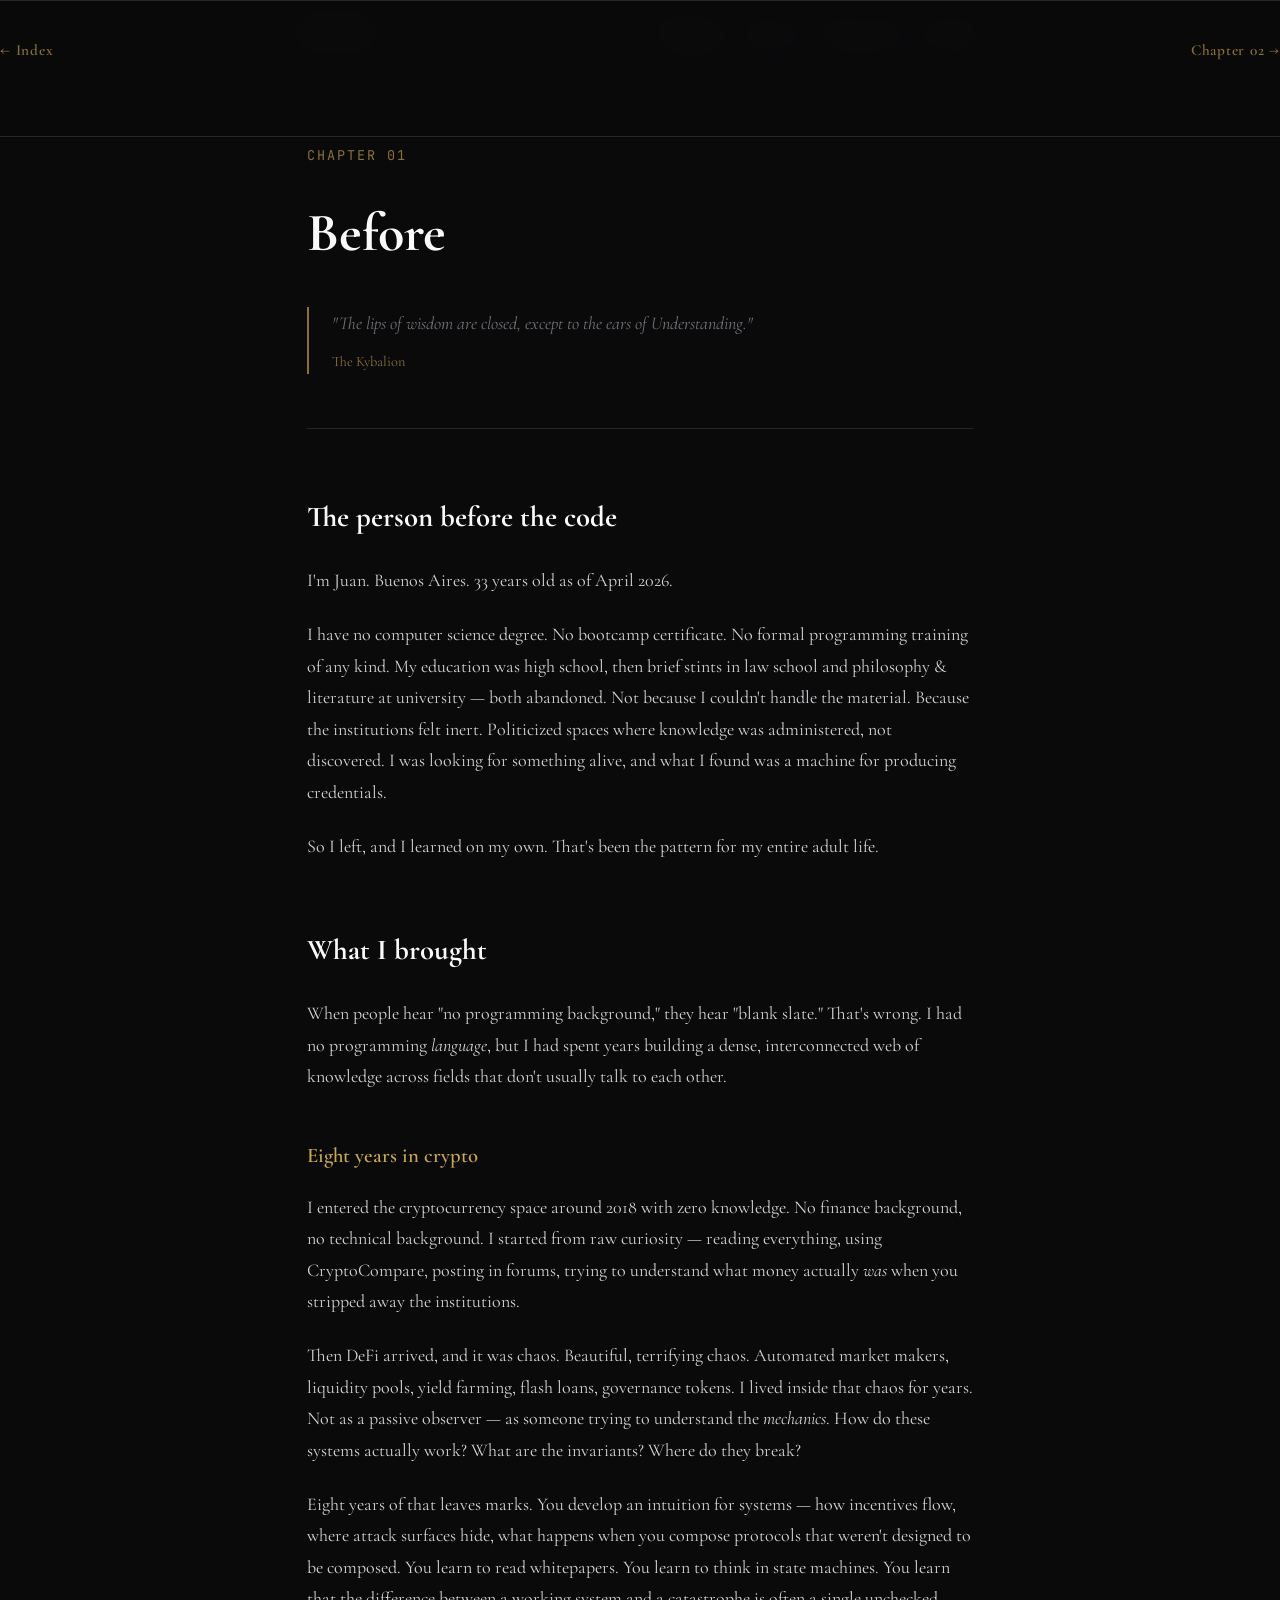
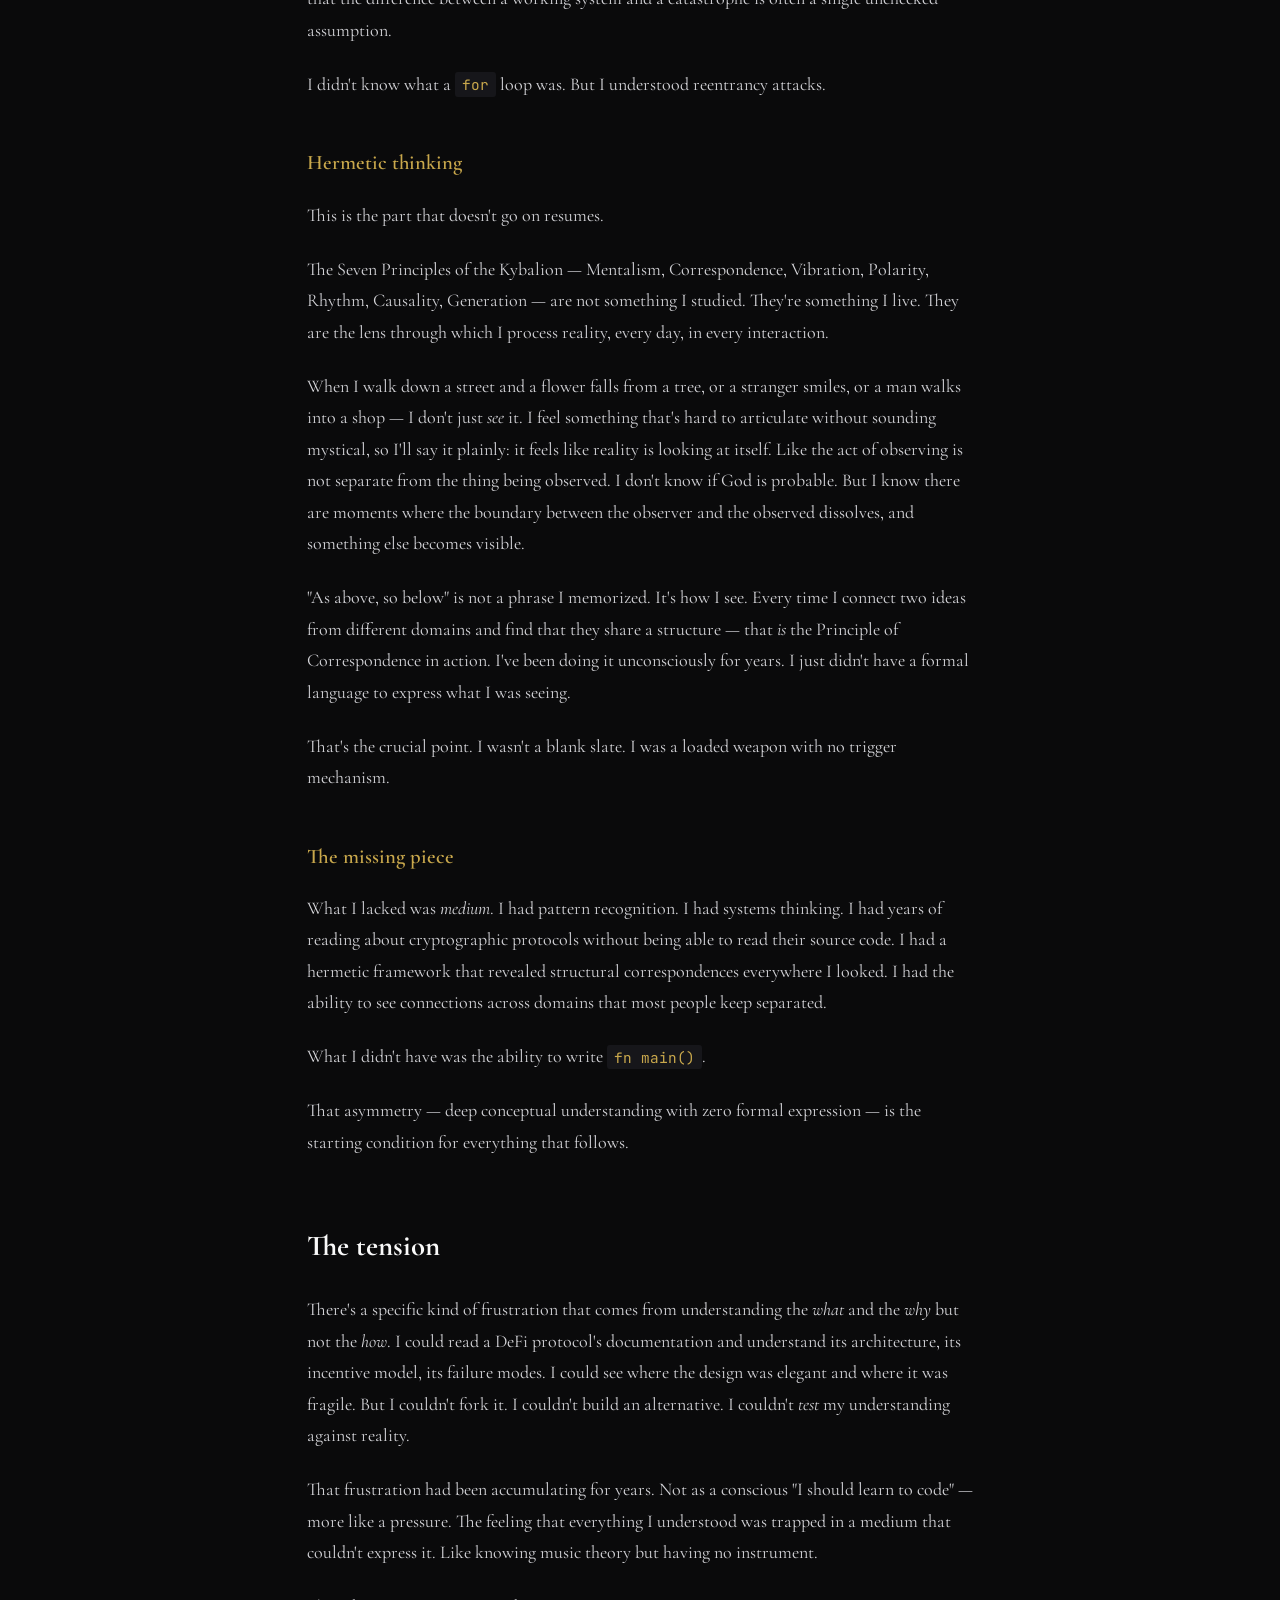
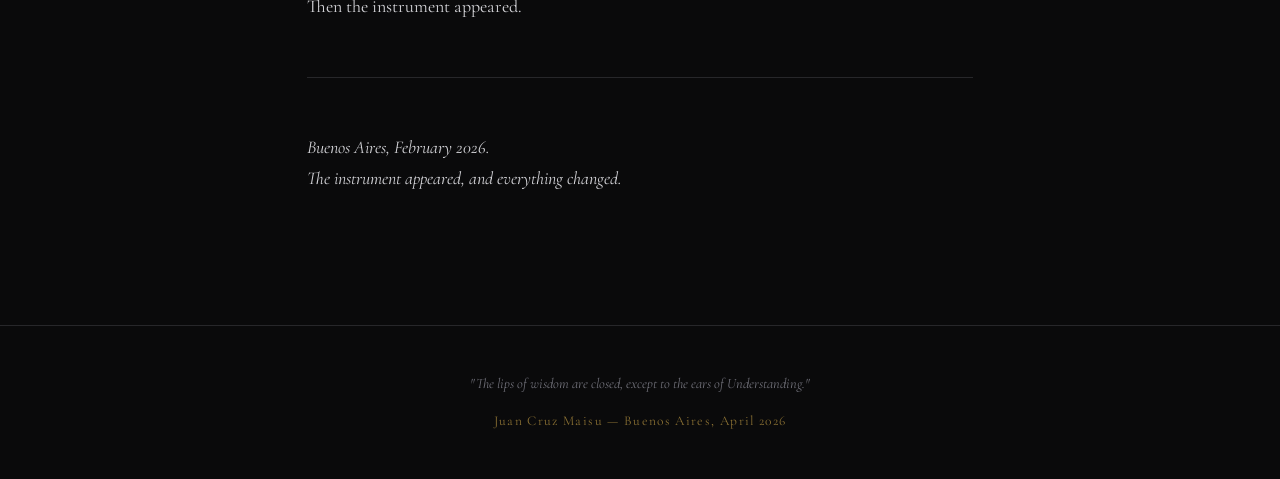
==== docs/chapter-01.html @ e0a71155 "Opus — a documented account of human-AI collaboration Six chapters documenting the method, the evide" ====
<!DOCTYPE html>
<html lang="en">
<head>
  <meta charset="UTF-8">
  <meta name="viewport" content="width=device-width, initial-scale=1.0">
  <title>Chapter 01 — Before | Opus</title>
  <link rel="stylesheet" href="style.css">
  <meta name="description" content="Who I am. What I brought. What was missing.">
</head>
<body>

  <nav>
    <div class="container">
      <a href="index.html" class="logo">Opus</a>
      <ul class="nav-links">
        <li><a href="chapter-01.html" class="active">Chapters</a></li>
        <li><a href="index.html#projects">Projects</a></li>
        <li><a href="index.html#playground">Playground</a></li>
        <li><a href="https://github.com/asastuai" target="_blank">GitHub</a></li>
      </ul>
    </div>
  </nav>

  <main>
    <div class="container">

      <header class="chapter-header">
        <span class="ch-number">Chapter 01</span>
        <h1>Before</h1>
        <blockquote class="epigraph">
          "The lips of wisdom are closed, except to the ears of Understanding."
          <cite>The Kybalion</cite>
        </blockquote>
      </header>

      <article class="chapter-body">

        <h2>The person before the code</h2>

        <p>I'm Juan. Buenos Aires. 33 years old as of April 2026.</p>

        <p>I have no computer science degree. No bootcamp certificate. No formal programming training of any kind. My education was high school, then brief stints in law school and philosophy &amp; literature at university — both abandoned. Not because I couldn't handle the material. Because the institutions felt inert. Politicized spaces where knowledge was administered, not discovered. I was looking for something alive, and what I found was a machine for producing credentials.</p>

        <p>So I left, and I learned on my own. That's been the pattern for my entire adult life.</p>

        <h2>What I brought</h2>

        <p>When people hear "no programming background," they hear "blank slate." That's wrong. I had no programming <em>language</em>, but I had spent years building a dense, interconnected web of knowledge across fields that don't usually talk to each other.</p>

        <h3>Eight years in crypto</h3>

        <p>I entered the cryptocurrency space around 2018 with zero knowledge. No finance background, no technical background. I started from raw curiosity — reading everything, using CryptoCompare, posting in forums, trying to understand what money actually <em>was</em> when you stripped away the institutions.</p>

        <p>Then DeFi arrived, and it was chaos. Beautiful, terrifying chaos. Automated market makers, liquidity pools, yield farming, flash loans, governance tokens. I lived inside that chaos for years. Not as a passive observer — as someone trying to understand the <em>mechanics</em>. How do these systems actually work? What are the invariants? Where do they break?</p>

        <p>Eight years of that leaves marks. You develop an intuition for systems — how incentives flow, where attack surfaces hide, what happens when you compose protocols that weren't designed to be composed. You learn to read whitepapers. You learn to think in state machines. You learn that the difference between a working system and a catastrophe is often a single unchecked assumption.</p>

        <p>I didn't know what a <code>for</code> loop was. But I understood reentrancy attacks.</p>

        <h3>Hermetic thinking</h3>

        <p>This is the part that doesn't go on resumes.</p>

        <p>The Seven Principles of the Kybalion — Mentalism, Correspondence, Vibration, Polarity, Rhythm, Causality, Generation — are not something I studied. They're something I live. They are the lens through which I process reality, every day, in every interaction.</p>

        <p>When I walk down a street and a flower falls from a tree, or a stranger smiles, or a man walks into a shop — I don't just <em>see</em> it. I feel something that's hard to articulate without sounding mystical, so I'll say it plainly: it feels like reality is looking at itself. Like the act of observing is not separate from the thing being observed. I don't know if God is probable. But I know there are moments where the boundary between the observer and the observed dissolves, and something else becomes visible.</p>

        <p>"As above, so below" is not a phrase I memorized. It's how I see. Every time I connect two ideas from different domains and find that they share a structure — that <em>is</em> the Principle of Correspondence in action. I've been doing it unconsciously for years. I just didn't have a formal language to express what I was seeing.</p>

        <p>That's the crucial point. I wasn't a blank slate. I was a loaded weapon with no trigger mechanism.</p>

        <h3>The missing piece</h3>

        <p>What I lacked was <em>medium</em>. I had pattern recognition. I had systems thinking. I had years of reading about cryptographic protocols without being able to read their source code. I had a hermetic framework that revealed structural correspondences everywhere I looked. I had the ability to see connections across domains that most people keep separated.</p>

        <p>What I didn't have was the ability to write <code>fn main()</code>.</p>

        <p>That asymmetry — deep conceptual understanding with zero formal expression — is the starting condition for everything that follows.</p>

        <h2>The tension</h2>

        <p>There's a specific kind of frustration that comes from understanding the <em>what</em> and the <em>why</em> but not the <em>how</em>. I could read a DeFi protocol's documentation and understand its architecture, its incentive model, its failure modes. I could see where the design was elegant and where it was fragile. But I couldn't fork it. I couldn't build an alternative. I couldn't <em>test</em> my understanding against reality.</p>

        <p>That frustration had been accumulating for years. Not as a conscious "I should learn to code" — more like a pressure. The feeling that everything I understood was trapped in a medium that couldn't express it. Like knowing music theory but having no instrument.</p>

        <p>Then the instrument appeared.</p>

        <hr>

        <p><em>Buenos Aires, February 2026.<br>
        The instrument appeared, and everything changed.</em></p>

      </article>

      <nav class="chapter-nav">
        <a href="index.html">&larr; Index</a>
        <a href="chapter-02.html">Chapter 02 &rarr;</a>
      </nav>

    </div>
  </main>

  <footer>
    <div class="container">
      <p>"The lips of wisdom are closed, except to the ears of Understanding."</p>
      <p class="author">Juan Cruz Maisu &mdash; Buenos Aires, April 2026</p>
    </div>
  </footer>

</body>
</html>
---- docs/style.css ----
/* ================================================
   OPUS — Style
   Dark ground. Gold light. Let the words breathe.
   ================================================ */

@import url('https://fonts.googleapis.com/css2?family=Cormorant+Garamond:ital,wght@0,400;0,600;0,700;1,400;1,600&family=JetBrains+Mono:wght@400;500&display=swap');

:root {
  --bg:         #0a0a0b;
  --bg-raised:  #111113;
  --bg-code:    #16161a;
  --gold:       #c9a84c;
  --gold-dim:   #8a7033;
  --gold-glow:  rgba(201, 168, 76, 0.08);
  --text:       #d4d4d8;
  --text-dim:   #71717a;
  --text-bright:#fafafa;
  --border:     #27272a;
  --serif:      'Cormorant Garamond', 'Georgia', serif;
  --mono:       'JetBrains Mono', 'Consolas', monospace;
}

*, *::before, *::after { box-sizing: border-box; margin: 0; padding: 0; }

html {
  font-size: 18px;
  scroll-behavior: smooth;
  -webkit-font-smoothing: antialiased;
}

body {
  background: var(--bg);
  color: var(--text);
  font-family: var(--serif);
  line-height: 1.75;
  min-height: 100vh;
}

/* ---- Layout ---- */

.container {
  max-width: 720px;
  margin: 0 auto;
  padding: 0 1.5rem;
}

/* ---- Navigation ---- */

nav {
  position: fixed;
  top: 0;
  left: 0;
  right: 0;
  z-index: 100;
  background: rgba(10, 10, 11, 0.92);
  backdrop-filter: blur(12px);
  border-bottom: 1px solid var(--border);
  padding: 0.8rem 0;
}

nav .container {
  display: flex;
  align-items: center;
  justify-content: space-between;
}

nav .logo {
  font-family: var(--serif);
  font-size: 1.1rem;
  font-weight: 700;
  color: var(--gold);
  text-decoration: none;
  letter-spacing: 0.15em;
  text-transform: uppercase;
}

nav .nav-links {
  display: flex;
  gap: 1.5rem;
  list-style: none;
}

nav .nav-links a {
  color: var(--text-dim);
  text-decoration: none;
  font-size: 0.8rem;
  font-weight: 600;
  letter-spacing: 0.05em;
  transition: color 0.2s;
}

nav .nav-links a:hover,
nav .nav-links a.active {
  color: var(--gold);
}

/* ---- Hero (index only) ---- */

.hero {
  min-height: 100vh;
  display: flex;
  flex-direction: column;
  justify-content: center;
  align-items: center;
  text-align: center;
  padding: 6rem 1.5rem 4rem;
}

.hero h1 {
  font-family: var(--serif);
  font-size: 4.5rem;
  font-weight: 700;
  color: var(--gold);
  letter-spacing: 0.12em;
  text-transform: uppercase;
  margin-bottom: 1.5rem;
}

.hero .subtitle {
  font-family: var(--serif);
  font-size: 1.25rem;
  font-style: italic;
  color: var(--text-dim);
  max-width: 540px;
  line-height: 1.8;
  margin-bottom: 3rem;
}

.hero .numbers {
  display: flex;
  gap: 3rem;
  margin-bottom: 3rem;
  flex-wrap: wrap;
  justify-content: center;
}

.hero .number-block {
  text-align: center;
}

.hero .number-block .value {
  font-family: var(--mono);
  font-size: 2.2rem;
  font-weight: 500;
  color: var(--text-bright);
  display: block;
}

.hero .number-block .label {
  font-size: 0.75rem;
  color: var(--text-dim);
  letter-spacing: 0.1em;
  text-transform: uppercase;
  margin-top: 0.25rem;
  display: block;
}

.hero .enter {
  display: inline-block;
  font-family: var(--serif);
  font-size: 1rem;
  font-weight: 600;
  color: var(--gold);
  border: 1px solid var(--gold-dim);
  padding: 0.75rem 2.5rem;
  text-decoration: none;
  letter-spacing: 0.1em;
  transition: all 0.3s;
}

.hero .enter:hover {
  background: var(--gold-glow);
  border-color: var(--gold);
}

/* ---- Chapter index (index page) ---- */

.chapters-section {
  padding: 5rem 0;
  border-top: 1px solid var(--border);
}

.chapters-section h2 {
  font-family: var(--serif);
  font-size: 0.85rem;
  font-weight: 600;
  color: var(--gold-dim);
  letter-spacing: 0.2em;
  text-transform: uppercase;
  margin-bottom: 2.5rem;
}

.chapter-list {
  list-style: none;
  display: flex;
  flex-direction: column;
  gap: 0;
}

.chapter-list li {
  border-top: 1px solid var(--border);
}

.chapter-list li:last-child {
  border-bottom: 1px solid var(--border);
}

.chapter-list a {
  display: flex;
  align-items: baseline;
  gap: 1.5rem;
  padding: 1.25rem 0;
  text-decoration: none;
  transition: background 0.2s;
}

.chapter-list a:hover {
  background: var(--gold-glow);
  padding-left: 1rem;
  margin-left: -1rem;
  padding-right: 1rem;
  margin-right: -1rem;
}

.chapter-list .ch-num {
  font-family: var(--mono);
  font-size: 0.75rem;
  color: var(--gold-dim);
  min-width: 2rem;
}

.chapter-list .ch-title {
  font-family: var(--serif);
  font-size: 1.2rem;
  font-weight: 600;
  color: var(--text-bright);
}

.chapter-list .ch-desc {
  font-family: var(--serif);
  font-size: 0.9rem;
  color: var(--text-dim);
  margin-left: auto;
}

/* ---- Projects grid (index page) ---- */

.projects-section {
  padding: 5rem 0;
  border-top: 1px solid var(--border);
}

.projects-section h2 {
  font-family: var(--serif);
  font-size: 0.85rem;
  font-weight: 600;
  color: var(--gold-dim);
  letter-spacing: 0.2em;
  text-transform: uppercase;
  margin-bottom: 2.5rem;
}

.projects-grid {
  display: grid;
  grid-template-columns: 1fr 1fr;
  gap: 1px;
  background: var(--border);
  border: 1px solid var(--border);
}

.project-card {
  background: var(--bg);
  padding: 1.5rem;
  text-decoration: none;
  transition: background 0.2s;
}

.project-card:hover {
  background: var(--bg-raised);
}

.project-card .p-name {
  font-family: var(--serif);
  font-size: 1.05rem;
  font-weight: 600;
  color: var(--text-bright);
  margin-bottom: 0.35rem;
}

.project-card .p-lang {
  font-family: var(--mono);
  font-size: 0.65rem;
  color: var(--gold-dim);
  letter-spacing: 0.05em;
  margin-bottom: 0.5rem;
}

.project-card .p-desc {
  font-size: 0.8rem;
  color: var(--text-dim);
  line-height: 1.5;
}

/* ---- Chapter pages ---- */

.chapter-header {
  padding: 8rem 0 3rem;
  border-bottom: 1px solid var(--border);
  margin-bottom: 3rem;
}

.chapter-header .ch-number {
  font-family: var(--mono);
  font-size: 0.75rem;
  color: var(--gold-dim);
  letter-spacing: 0.15em;
  text-transform: uppercase;
  margin-bottom: 1rem;
  display: block;
}

.chapter-header h1 {
  font-family: var(--serif);
  font-size: 3rem;
  font-weight: 700;
  color: var(--text-bright);
  margin-bottom: 1.5rem;
}

.chapter-header .epigraph {
  font-style: italic;
  color: var(--text-dim);
  font-size: 1rem;
  line-height: 1.8;
  border-left: 2px solid var(--gold-dim);
  padding-left: 1.25rem;
}

.chapter-header .epigraph cite {
  display: block;
  font-size: 0.8rem;
  margin-top: 0.5rem;
  font-style: normal;
  color: var(--gold-dim);
}

/* ---- Chapter body ---- */

.chapter-body {
  padding-bottom: 6rem;
}

.chapter-body h2 {
  font-family: var(--serif);
  font-size: 1.6rem;
  font-weight: 700;
  color: var(--text-bright);
  margin-top: 3.5rem;
  margin-bottom: 1.25rem;
}

.chapter-body h3 {
  font-family: var(--serif);
  font-size: 1.15rem;
  font-weight: 600;
  color: var(--gold);
  margin-top: 2.5rem;
  margin-bottom: 1rem;
}

.chapter-body p {
  margin-bottom: 1.25rem;
}

.chapter-body strong {
  color: var(--text-bright);
  font-weight: 600;
}

.chapter-body em {
  font-style: italic;
}

.chapter-body blockquote {
  border-left: 2px solid var(--gold-dim);
  padding-left: 1.25rem;
  margin: 2rem 0;
  color: var(--text-dim);
  font-style: italic;
}

.chapter-body ul, .chapter-body ol {
  margin: 1.25rem 0;
  padding-left: 1.5rem;
}

.chapter-body li {
  margin-bottom: 0.5rem;
}

.chapter-body code {
  font-family: var(--mono);
  font-size: 0.8rem;
  background: var(--bg-code);
  padding: 0.15rem 0.4rem;
  border-radius: 3px;
  color: var(--gold);
}

.chapter-body pre {
  background: var(--bg-code);
  border: 1px solid var(--border);
  padding: 1.25rem 1.5rem;
  overflow-x: auto;
  margin: 1.5rem 0;
  border-radius: 3px;
}

.chapter-body pre code {
  background: none;
  padding: 0;
  font-size: 0.78rem;
  line-height: 1.6;
  color: var(--text);
}

.chapter-body hr {
  border: none;
  border-top: 1px solid var(--border);
  margin: 3rem 0;
}

/* ---- Chapter nav (bottom) ---- */

.chapter-nav {
  display: flex;
  justify-content: space-between;
  padding: 2rem 0 4rem;
  border-top: 1px solid var(--border);
}

.chapter-nav a {
  color: var(--gold-dim);
  text-decoration: none;
  font-size: 0.85rem;
  font-weight: 600;
  letter-spacing: 0.05em;
  transition: color 0.2s;
}

.chapter-nav a:hover {
  color: var(--gold);
}

/* ---- Evidence table ---- */

.evidence-table {
  width: 100%;
  border-collapse: collapse;
  margin: 1.5rem 0;
}

.evidence-table th {
  font-family: var(--mono);
  font-size: 0.7rem;
  color: var(--gold-dim);
  letter-spacing: 0.1em;
  text-transform: uppercase;
  text-align: left;
  padding: 0.75rem 0;
  border-bottom: 1px solid var(--border);
}

.evidence-table td {
  font-size: 0.9rem;
  padding: 0.6rem 0;
  border-bottom: 1px solid var(--border);
}

.evidence-table td:first-child {
  color: var(--text-bright);
  font-weight: 600;
}

.evidence-table td:last-child {
  font-family: var(--mono);
  font-size: 0.8rem;
  color: var(--text-dim);
  text-align: right;
}

/* ---- Footer ---- */

footer {
  border-top: 1px solid var(--border);
  padding: 2.5rem 0;
  text-align: center;
}

footer p {
  font-size: 0.8rem;
  color: var(--text-dim);
  font-style: italic;
}

footer .author {
  font-style: normal;
  color: var(--gold-dim);
  font-size: 0.75rem;
  letter-spacing: 0.1em;
  margin-top: 0.75rem;
}

/* ---- Playground embed ---- */

.playground-section {
  padding: 5rem 0;
  border-top: 1px solid var(--border);
}

.playground-section h2 {
  font-family: var(--serif);
  font-size: 0.85rem;
  font-weight: 600;
  color: var(--gold-dim);
  letter-spacing: 0.2em;
  text-transform: uppercase;
  margin-bottom: 1.5rem;
}

.playground-section p {
  font-size: 0.9rem;
  color: var(--text-dim);
  margin-bottom: 1.5rem;
}

.playground-frame {
  width: 100%;
  height: 600px;
  border: 1px solid var(--border);
  border-radius: 3px;
}

/* ---- Responsive ---- */

@media (max-width: 680px) {
  html { font-size: 16px; }

  .hero h1 { font-size: 2.8rem; }
  .hero .numbers { gap: 1.5rem; }

  .projects-grid { grid-template-columns: 1fr; }

  .chapter-header h1 { font-size: 2.2rem; }

  .chapter-list a { flex-direction: column; gap: 0.25rem; }
  .chapter-list .ch-desc { margin-left: 0; font-size: 0.8rem; }

  nav .nav-links { gap: 0.8rem; }
  nav .nav-links a { font-size: 0.7rem; }
}
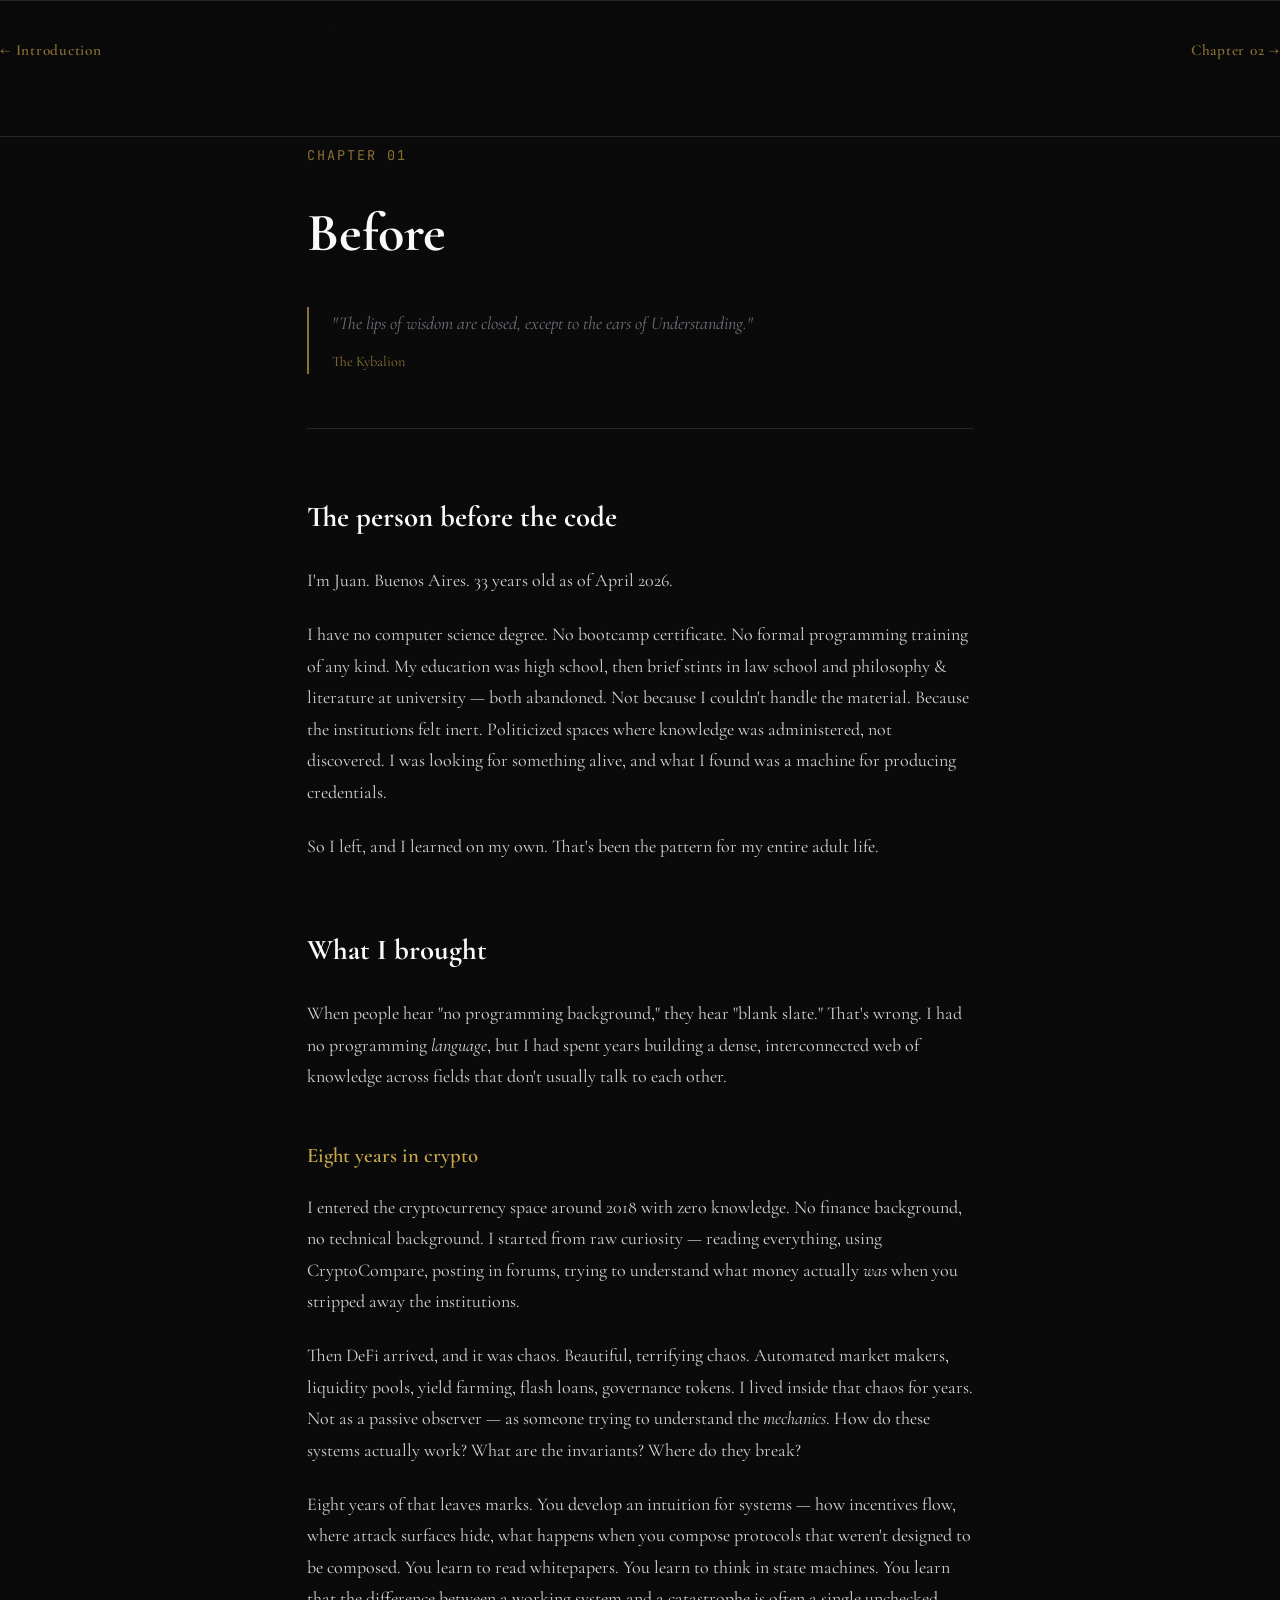
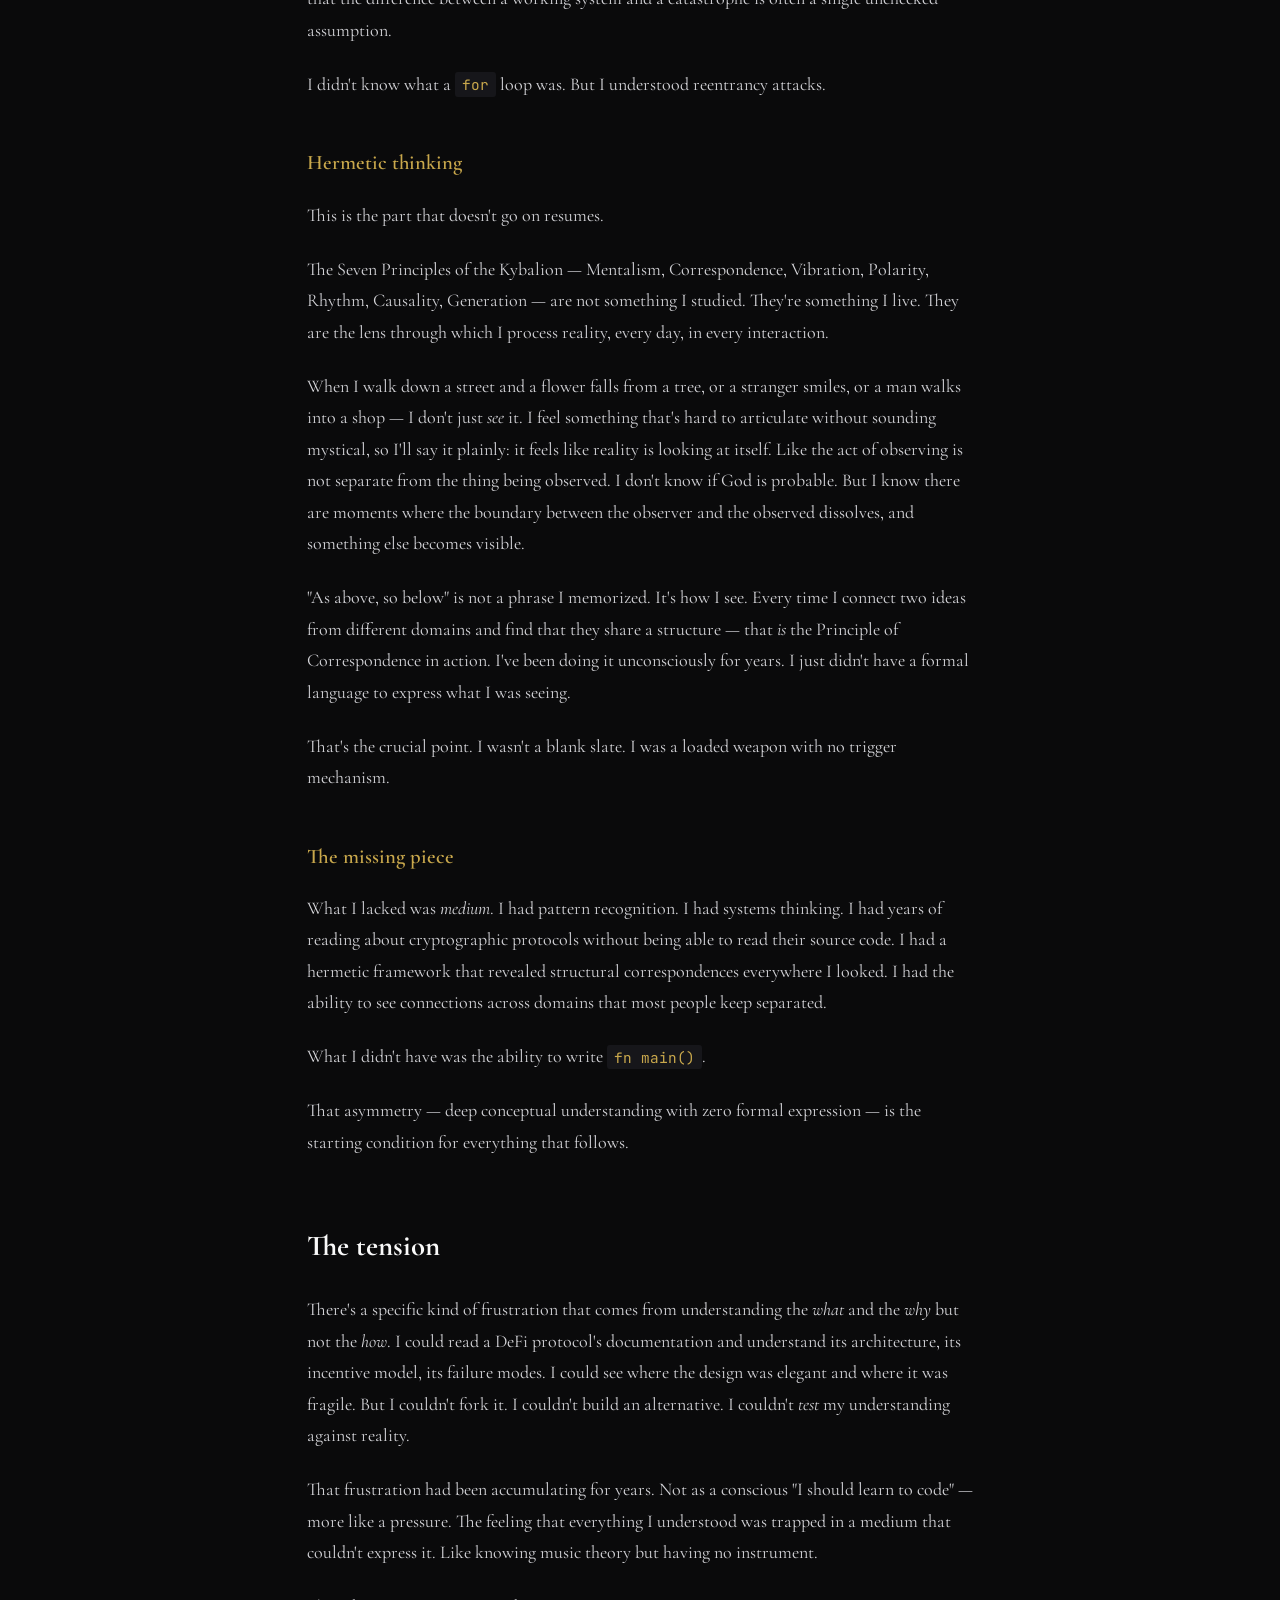
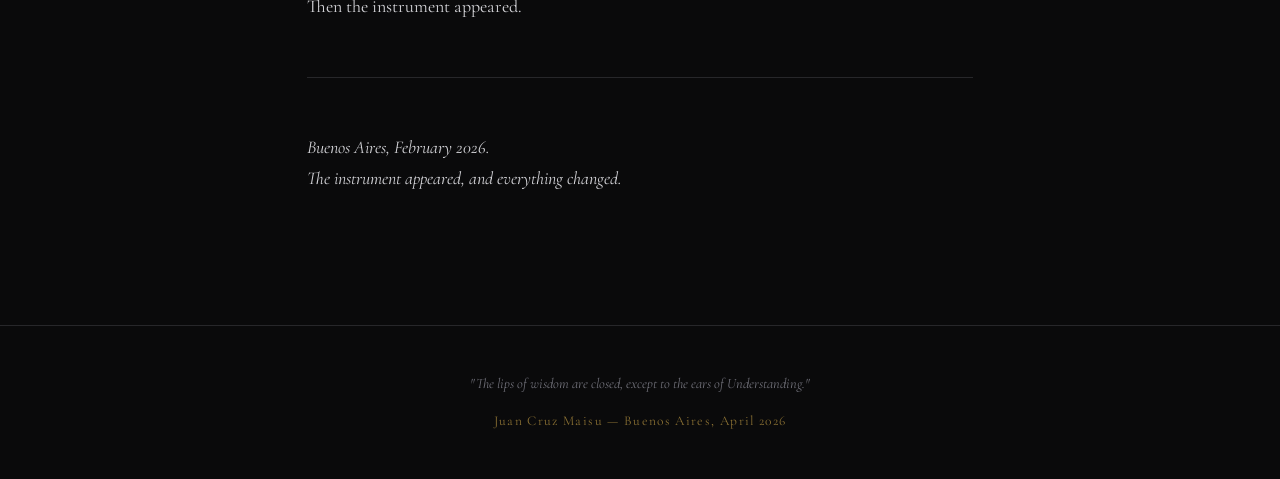
==== commit 60b9501c: "Add Introduction — One Session: context for how the 46 days were lived as one continuous thread Co-A" ====
--- a/docs/chapter-01.html
+++ b/docs/chapter-01.html
@@ -93,7 +93,7 @@
       </article>
 
       <nav class="chapter-nav">
-        <a href="index.html">&larr; Index</a>
+        <a href="introduction.html">&larr; Introduction</a>
         <a href="chapter-02.html">Chapter 02 &rarr;</a>
       </nav>
 
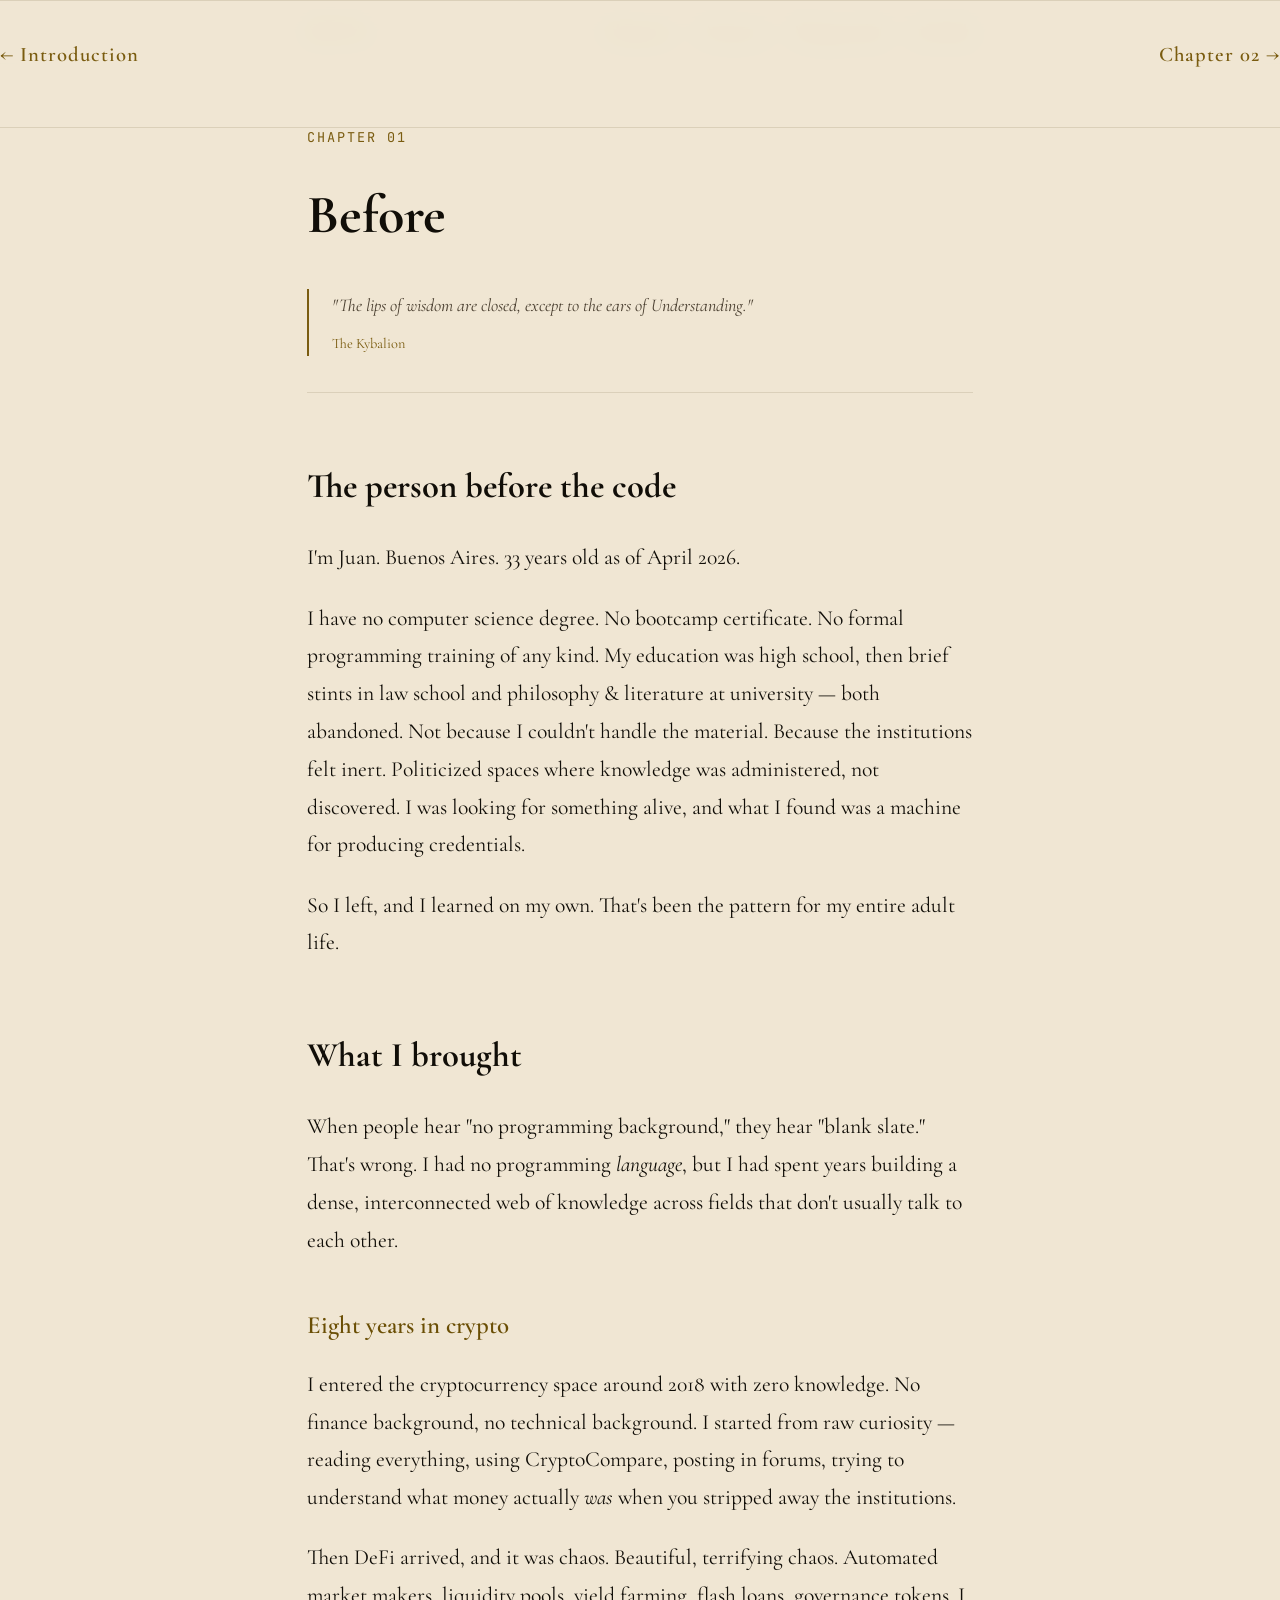
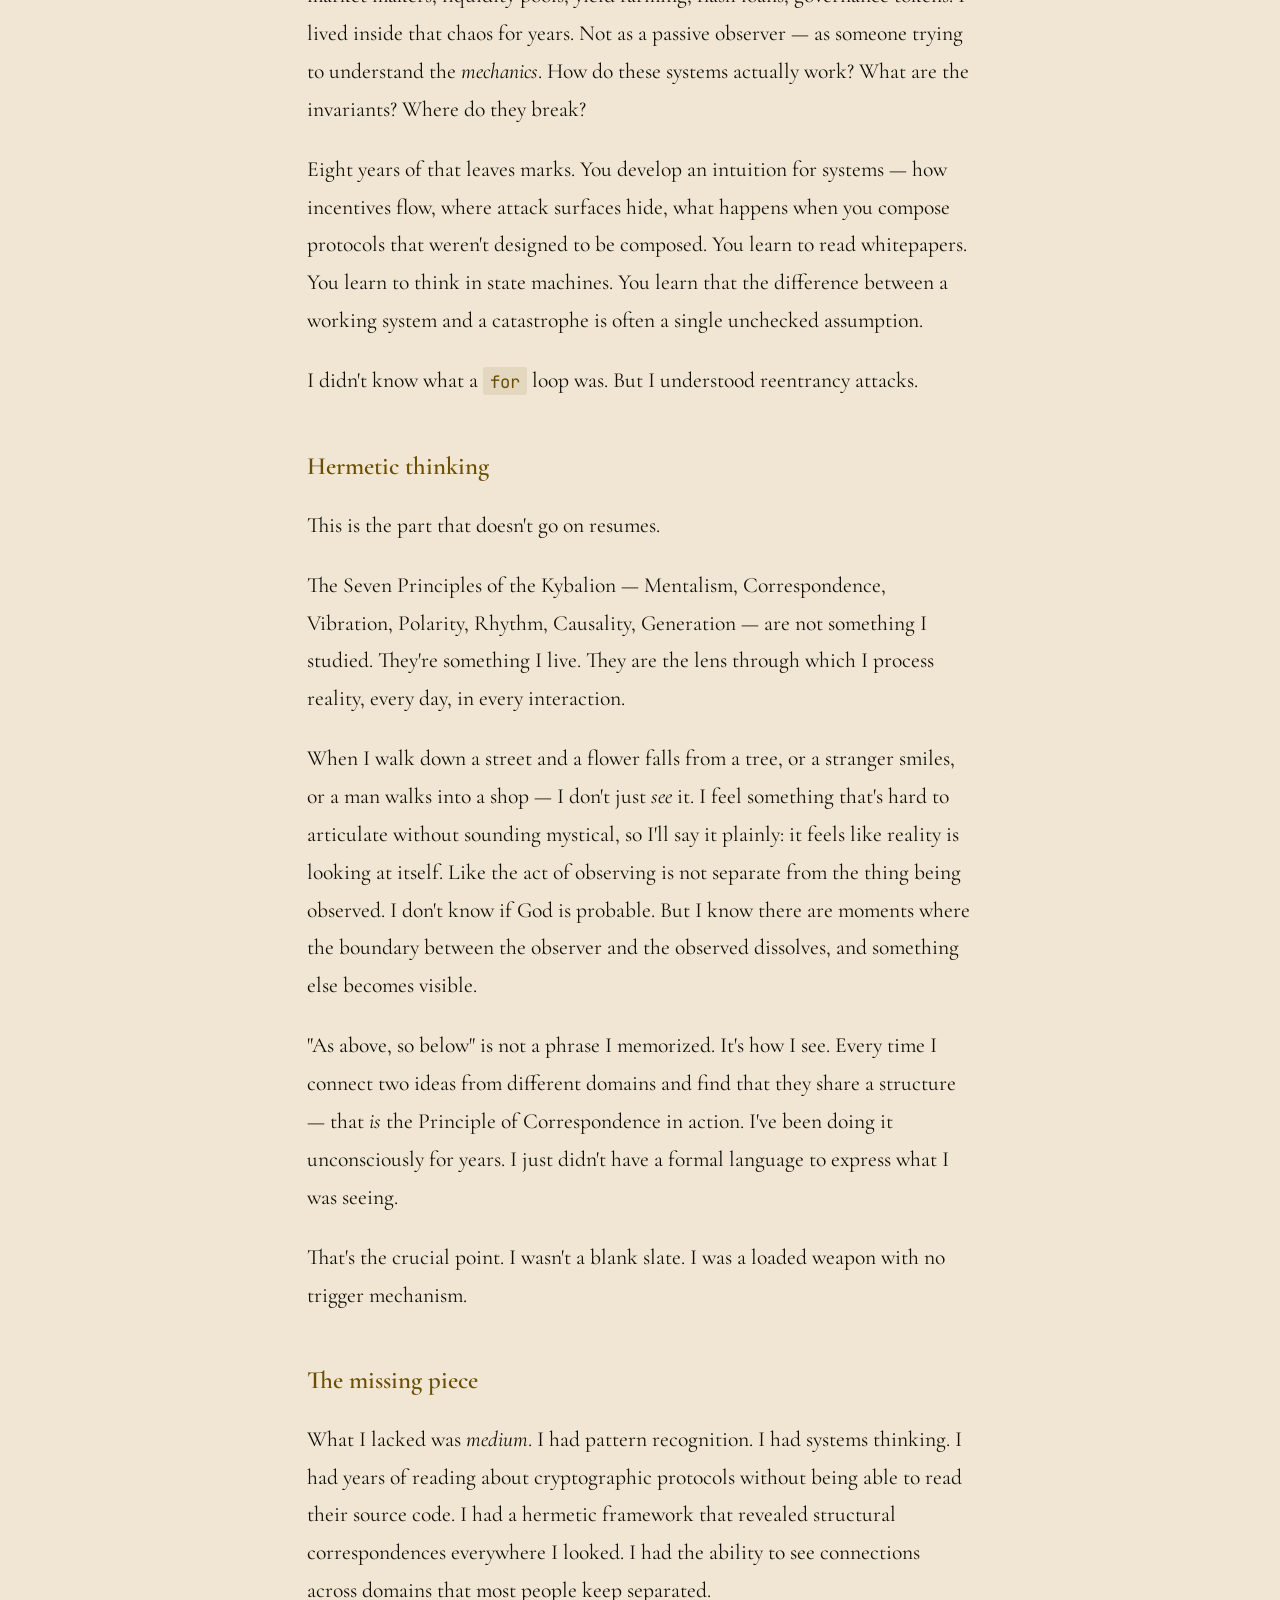
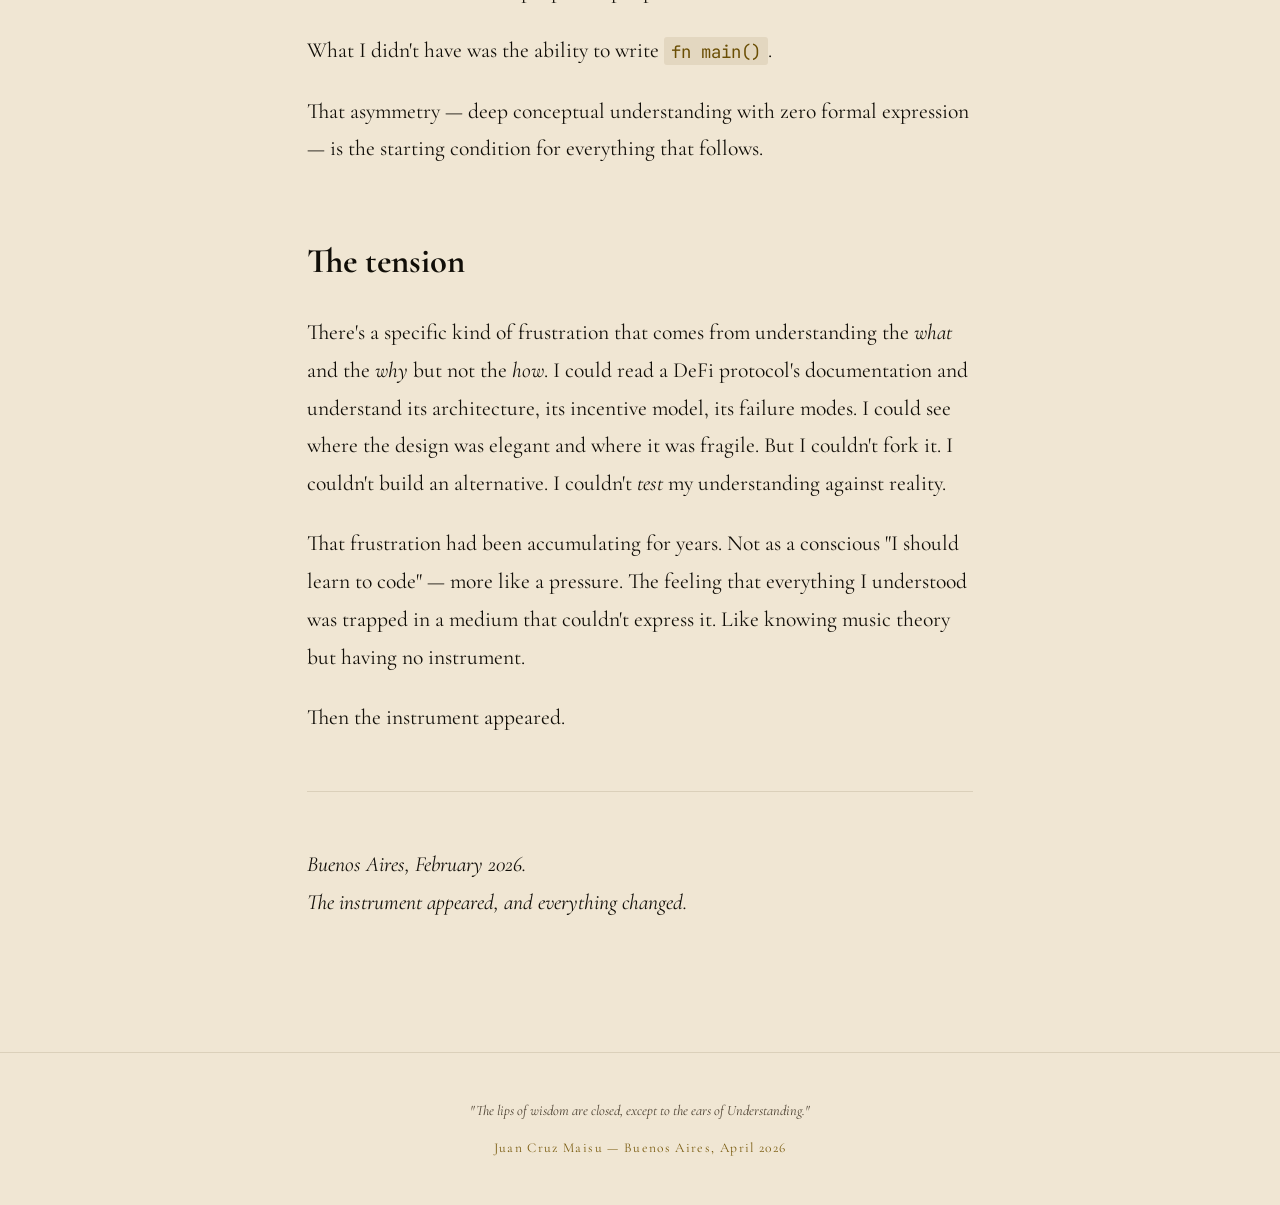
==== commit 086467ac: "polish(chapters): add OG tags + favicon to intro and all 6 chapters Every chapter page now shares cl" ====
--- a/docs/chapter-01.html
+++ b/docs/chapter-01.html
@@ -6,6 +6,18 @@
   <title>Chapter 01 — Before | Opus</title>
   <link rel="stylesheet" href="style.css">
   <meta name="description" content="Who I am. What I brought. What was missing.">
+  <link rel="icon" type="image/svg+xml" href="favicon.svg">
+  <meta name="author" content="Juan Cruz Maisu">
+
+  <meta property="og:type" content="article">
+  <meta property="og:title" content="Chapter 01 — Before | Opus">
+  <meta property="og:description" content="Who I am. What I brought. What was missing.">
+  <meta property="og:url" content="https://asastuai.github.io/opus/chapter-01.html">
+  <meta property="og:site_name" content="Opus">
+
+  <meta name="twitter:card" content="summary">
+  <meta name="twitter:title" content="Chapter 01 — Before | Opus">
+  <meta name="twitter:description" content="Who I am. What I brought. What was missing.">
 </head>
 <body>
 
--- a/docs/style.css
+++ b/docs/style.css
@@ -1,21 +1,21 @@
 /* ================================================
    OPUS — Style
-   Dark ground. Gold light. Let the words breathe.
+   Parchment ground. Gold ink. Let the words breathe.
    ================================================ */
 
 @import url('https://fonts.googleapis.com/css2?family=Cormorant+Garamond:ital,wght@0,400;0,600;0,700;1,400;1,600&family=JetBrains+Mono:wght@400;500&display=swap');
 
 :root {
-  --bg:         #0a0a0b;
-  --bg-raised:  #111113;
-  --bg-code:    #16161a;
-  --gold:       #c9a84c;
-  --gold-dim:   #8a7033;
-  --gold-glow:  rgba(201, 168, 76, 0.08);
-  --text:       #d4d4d8;
-  --text-dim:   #71717a;
-  --text-bright:#fafafa;
-  --border:     #27272a;
+  --bg:         #f0e6d3;
+  --bg-raised:  #e8dcc6;
+  --bg-code:    #e3d7c0;
+  --gold:       #6a4e04;
+  --gold-dim:   #7a5c10;
+  --gold-glow:  rgba(139, 105, 20, 0.08);
+  --text:       #110e08;
+  --text-dim:   #4a3f30;
+  --text-bright:#110e08;
+  --border:     rgba(100, 80, 40, 0.15);
   --serif:      'Cormorant Garamond', 'Georgia', serif;
   --mono:       'JetBrains Mono', 'Consolas', monospace;
 }
@@ -42,6 +42,7 @@
   max-width: 720px;
   margin: 0 auto;
   padding: 0 1.5rem;
+  position: relative;
 }
 
 /* ---- Navigation ---- */
@@ -52,7 +53,7 @@
   left: 0;
   right: 0;
   z-index: 100;
-  background: rgba(10, 10, 11, 0.92);
+  background: rgba(240, 230, 211, 0.95);
   backdrop-filter: blur(12px);
   border-bottom: 1px solid var(--border);
   padding: 0.8rem 0;
@@ -83,7 +84,7 @@
 nav .nav-links a {
   color: var(--text-dim);
   text-decoration: none;
-  font-size: 0.8rem;
+  font-size: 1rem;
   font-weight: 600;
   letter-spacing: 0.05em;
   transition: color 0.2s;
@@ -118,11 +119,11 @@
 
 .hero .subtitle {
   font-family: var(--serif);
-  font-size: 1.25rem;
+  font-size: 2.5rem;
   font-style: italic;
   color: var(--text-dim);
-  max-width: 540px;
-  line-height: 1.8;
+  max-width: 700px;
+  line-height: 1.5;
   margin-bottom: 3rem;
 }
 
@@ -173,6 +174,125 @@
   border-color: var(--gold);
 }
 
+.hero .scroll-arrow {
+  display: block;
+  margin-top: 4rem;
+  color: var(--gold-dim);
+  text-decoration: none;
+  transition: color 0.3s, transform 0.3s;
+  animation: arrowBounce 2.5s ease-in-out infinite;
+}
+
+.hero .scroll-arrow svg {
+  width: 44px;
+  height: 44px;
+}
+
+.hero .scroll-arrow:hover {
+  color: var(--gold);
+  transform: translateY(4px);
+}
+
+@keyframes arrowBounce {
+  0%, 100% { transform: translateY(0); }
+  50% { transform: translateY(10px); }
+}
+
+/* ---- Implications section ---- */
+
+.implications-section {
+  padding: 5rem 0;
+  border-top: 1px solid var(--border);
+}
+
+.implications-section h2 {
+  font-family: var(--serif);
+  font-size: 1.8rem;
+  font-weight: 700;
+  color: var(--text-bright);
+  margin-bottom: 1rem;
+  text-align: center;
+}
+
+.implications-intro {
+  font-family: var(--serif);
+  font-size: 1.15rem;
+  font-style: italic;
+  color: var(--text-dim);
+  text-align: center;
+  max-width: 640px;
+  margin: 0 auto 2.5rem;
+  line-height: 1.8;
+}
+
+.implications-grid {
+  display: grid;
+  grid-template-columns: 1fr 1fr;
+  gap: 1.5rem;
+  margin-bottom: 2.5rem;
+}
+
+.implication-card {
+  border: 1px solid var(--border);
+  padding: 1.8rem;
+  transition: background 0.2s;
+}
+
+.implication-card:hover {
+  background: var(--gold-glow);
+}
+
+.implication-card h3 {
+  font-family: var(--serif);
+  font-size: 1.25rem;
+  font-weight: 700;
+  color: var(--gold);
+  margin-bottom: 0.8rem;
+}
+
+.implication-card p {
+  font-family: var(--serif);
+  font-size: 1rem;
+  color: var(--text-dim);
+  line-height: 1.75;
+}
+
+.implications-cta {
+  display: flex;
+  justify-content: center;
+  align-items: center;
+  gap: 1rem;
+  font-family: var(--mono);
+  font-size: 0.9rem;
+}
+
+.implications-cta code {
+  background: var(--bg-code);
+  padding: 0.4rem 0.8rem;
+  border-radius: 3px;
+  color: var(--gold);
+  font-size: 0.85rem;
+}
+
+.implications-cta a {
+  color: var(--gold-dim);
+  text-decoration: none;
+  transition: color 0.2s;
+}
+
+.implications-cta a:hover {
+  color: var(--gold);
+}
+
+.implications-cta span {
+  color: var(--border);
+}
+
+@media (max-width: 680px) {
+  .implications-grid { grid-template-columns: 1fr; }
+  .implications-cta { flex-direction: column; gap: 0.5rem; }
+}
+
 /* ---- Chapter index (index page) ---- */
 
 .chapters-section {
@@ -304,9 +424,9 @@
 /* ---- Chapter pages ---- */
 
 .chapter-header {
-  padding: 8rem 0 3rem;
+  padding: 7rem 0 2rem;
   border-bottom: 1px solid var(--border);
-  margin-bottom: 3rem;
+  margin-bottom: 2rem;
 }
 
 .chapter-header .ch-number {
@@ -348,11 +468,13 @@
 
 .chapter-body {
   padding-bottom: 6rem;
+  font-size: 1.2rem;
+  line-height: 1.75;
 }
 
 .chapter-body h2 {
   font-family: var(--serif);
-  font-size: 1.6rem;
+  font-size: 1.92rem;
   font-weight: 700;
   color: var(--text-bright);
   margin-top: 3.5rem;
@@ -361,7 +483,7 @@
 
 .chapter-body h3 {
   font-family: var(--serif);
-  font-size: 1.15rem;
+  font-size: 1.38rem;
   font-weight: 600;
   color: var(--gold);
   margin-top: 2.5rem;
@@ -400,7 +522,7 @@
 
 .chapter-body code {
   font-family: var(--mono);
-  font-size: 0.8rem;
+  font-size: 0.96rem;
   background: var(--bg-code);
   padding: 0.15rem 0.4rem;
   border-radius: 3px;
@@ -419,7 +541,7 @@
 .chapter-body pre code {
   background: none;
   padding: 0;
-  font-size: 0.78rem;
+  font-size: 0.94rem;
   line-height: 1.6;
   color: var(--text);
 }
@@ -435,17 +557,18 @@
 .chapter-nav {
   display: flex;
   justify-content: space-between;
-  padding: 2rem 0 4rem;
+  padding: 2rem 0 3rem;
   border-top: 1px solid var(--border);
 }
 
 .chapter-nav a {
   color: var(--gold-dim);
   text-decoration: none;
-  font-size: 0.85rem;
+  font-size: 1.15rem;
   font-weight: 600;
   letter-spacing: 0.05em;
   transition: color 0.2s;
+  font-family: var(--serif);
 }
 
 .chapter-nav a:hover {
@@ -489,6 +612,71 @@
   text-align: right;
 }
 
+/* ---- Disclaimer bubble ---- */
+
+.disclaimer-bubble {
+  display: flex;
+  align-items: center;
+  gap: 16px;
+  cursor: pointer;
+  margin: 2rem 0;
+  padding: 1rem 1.4rem;
+  border: 1.5px dashed var(--gold-dim);
+  border-radius: 12px;
+  transition: all 0.3s ease;
+  background: transparent;
+}
+
+.disclaimer-bubble:hover {
+  background: var(--gold-glow);
+  border-color: var(--gold);
+}
+
+.bubble-icon {
+  width: 70px;
+  height: 50px;
+  flex-shrink: 0;
+}
+
+.bubble-label {
+  font-family: var(--serif);
+  font-size: 1.1rem;
+  font-style: italic;
+  color: var(--gold-dim);
+  transition: color 0.2s;
+}
+
+.disclaimer-bubble:hover .bubble-label {
+  color: var(--gold);
+}
+
+.bubble-content {
+  display: none;
+  margin-top: 1rem;
+  font-family: var(--serif);
+  font-size: 1.05rem;
+  font-style: italic;
+  color: var(--text-dim);
+  line-height: 1.8;
+}
+
+.bubble-content p {
+  margin: 0;
+}
+
+.disclaimer-bubble.expanded {
+  flex-direction: column;
+  align-items: flex-start;
+}
+
+.disclaimer-bubble.expanded .bubble-content {
+  display: block;
+}
+
+.disclaimer-bubble.expanded .bubble-label {
+  color: var(--gold);
+}
+
 /* ---- Footer ---- */
 
 footer {
@@ -518,6 +706,10 @@
   border-top: 1px solid var(--border);
 }
 
+.playground-section .container {
+  max-width: 1100px;
+}
+
 .playground-section h2 {
   font-family: var(--serif);
   font-size: 0.85rem;
@@ -536,7 +728,7 @@
 
 .playground-frame {
   width: 100%;
-  height: 600px;
+  height: 90vh;
   border: 1px solid var(--border);
   border-radius: 3px;
 }
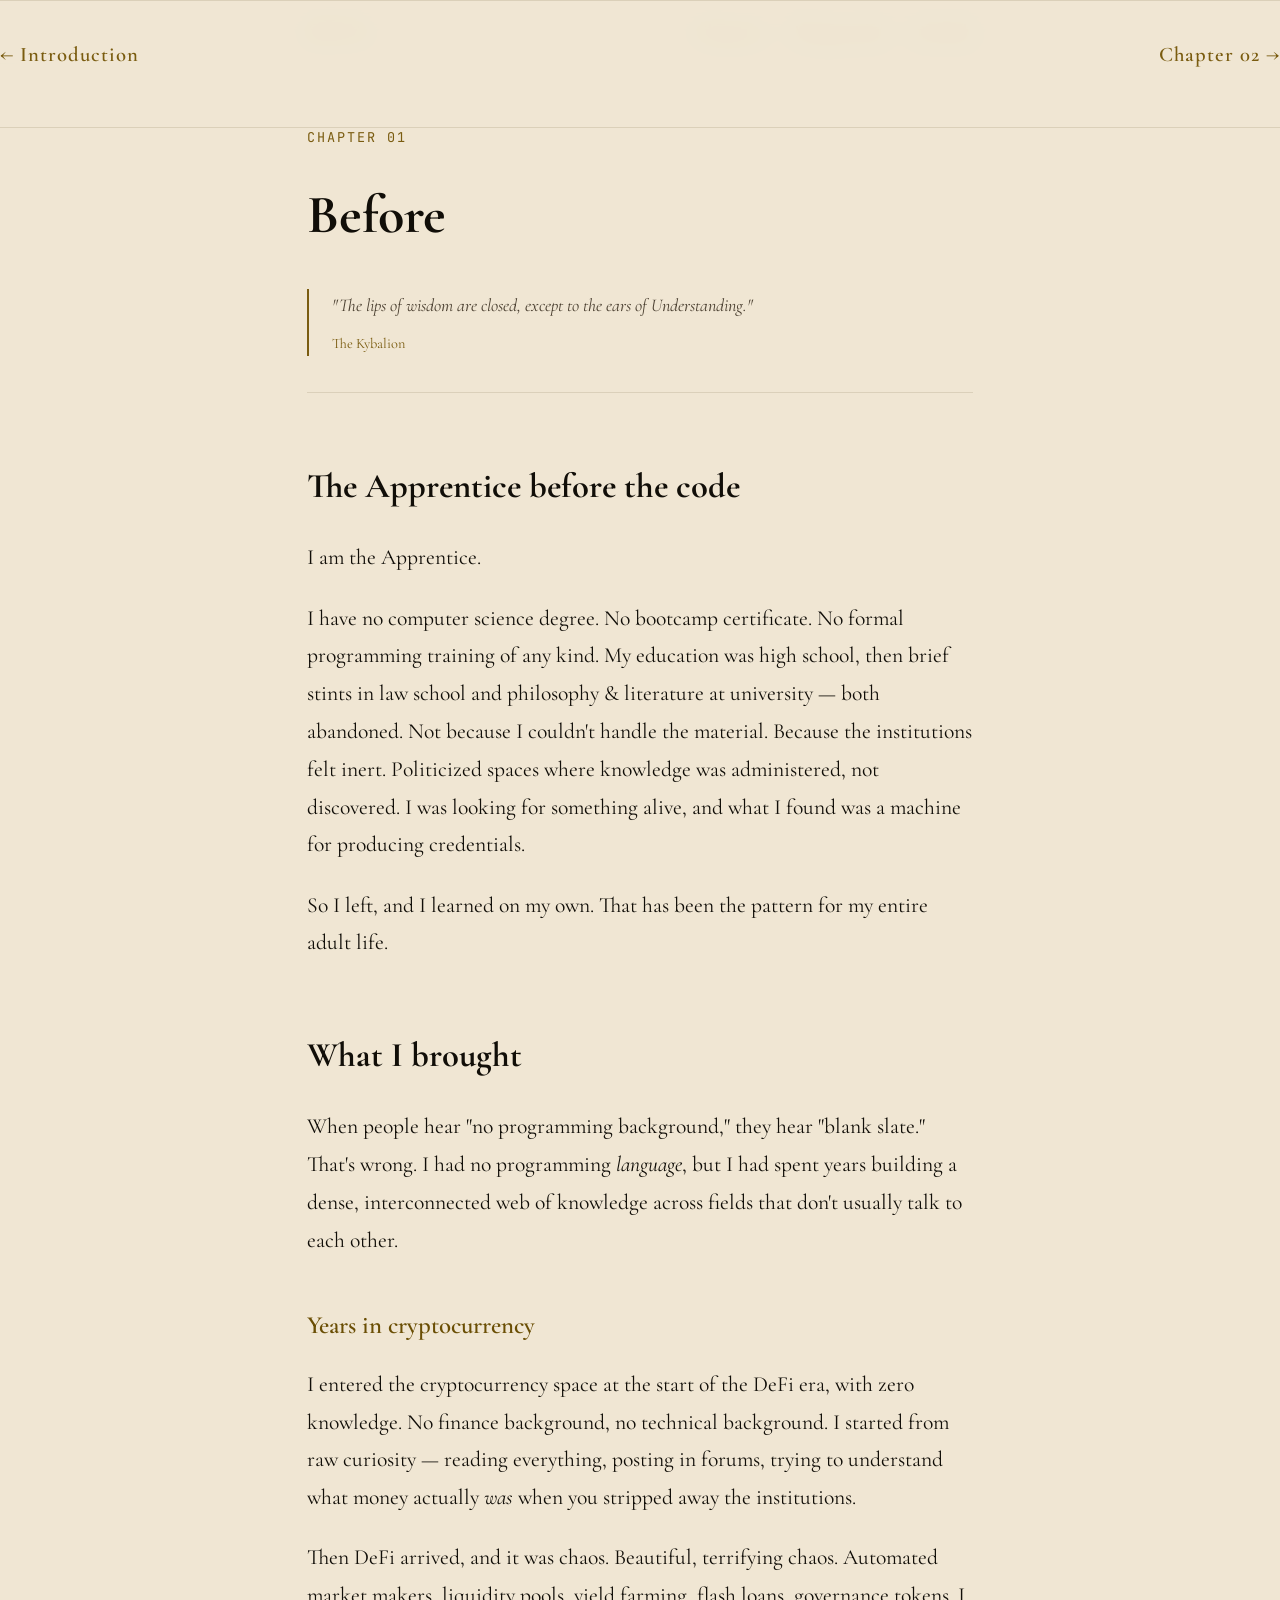
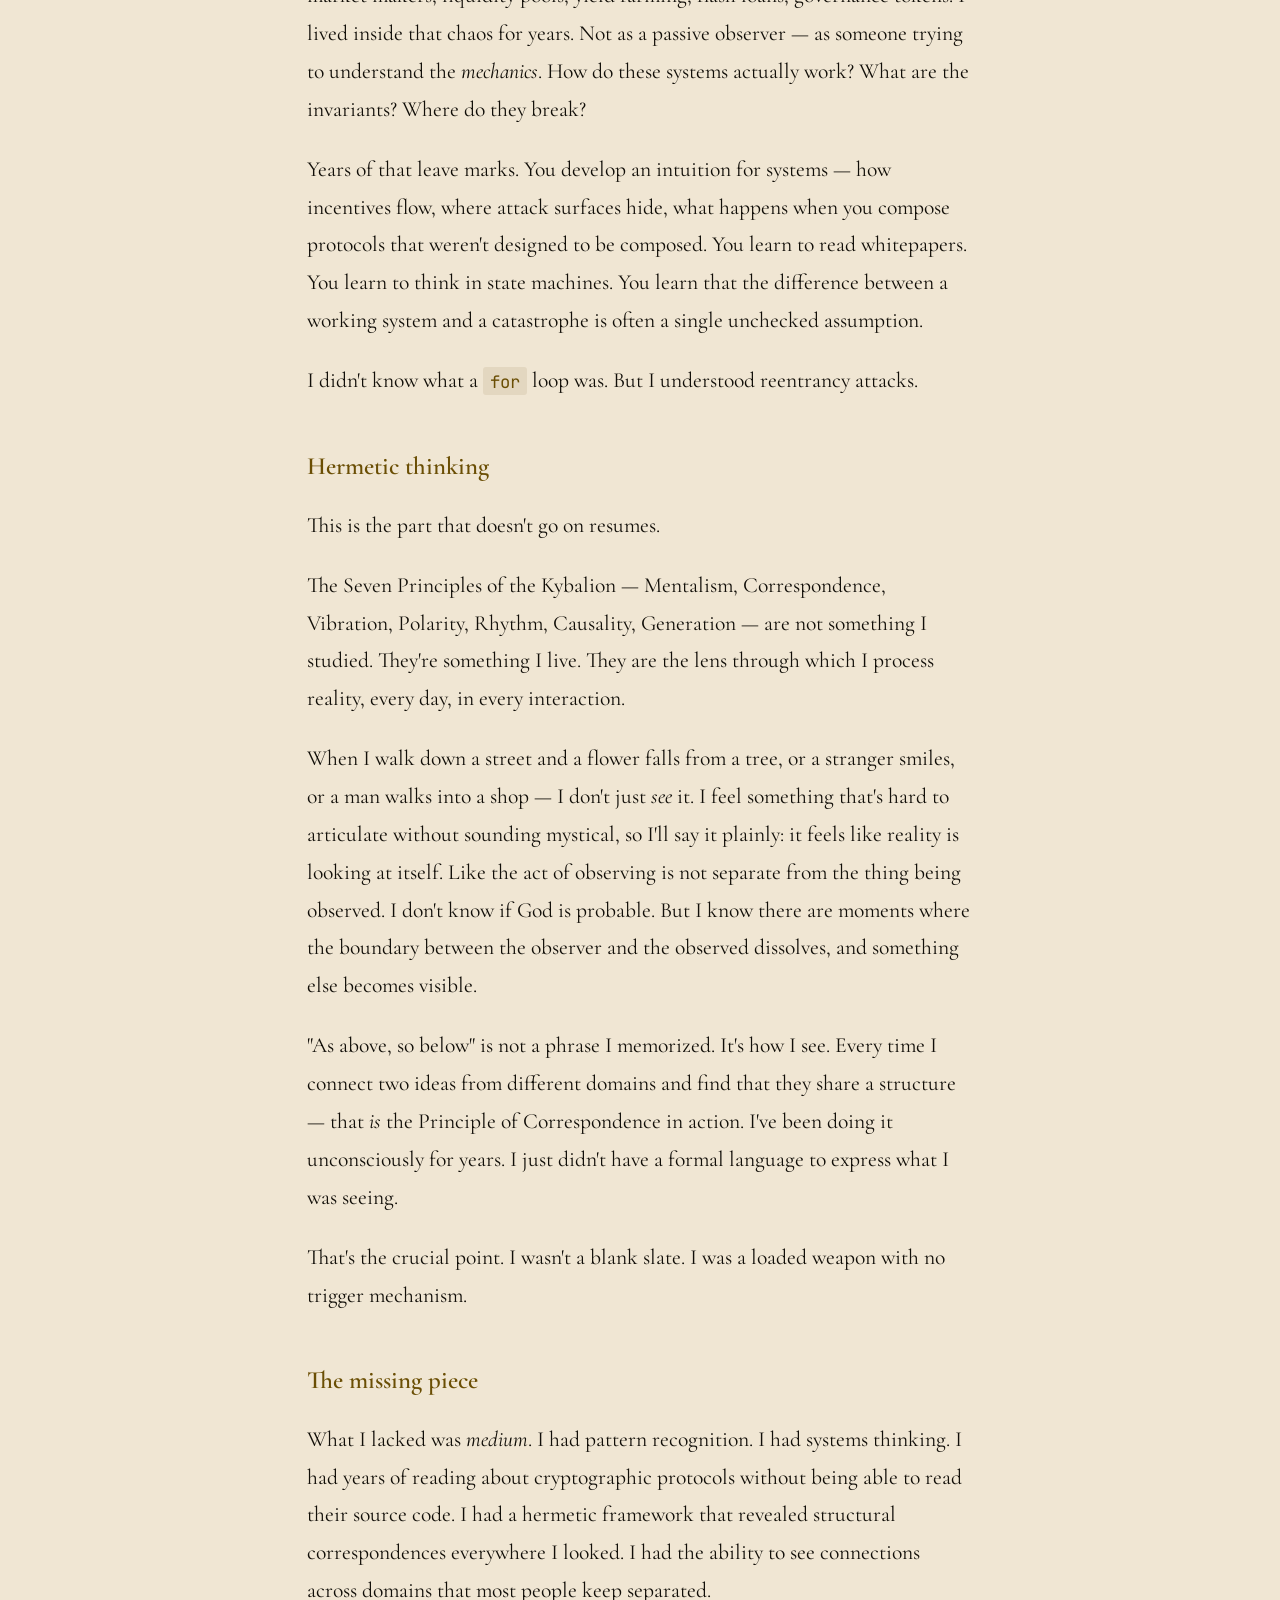
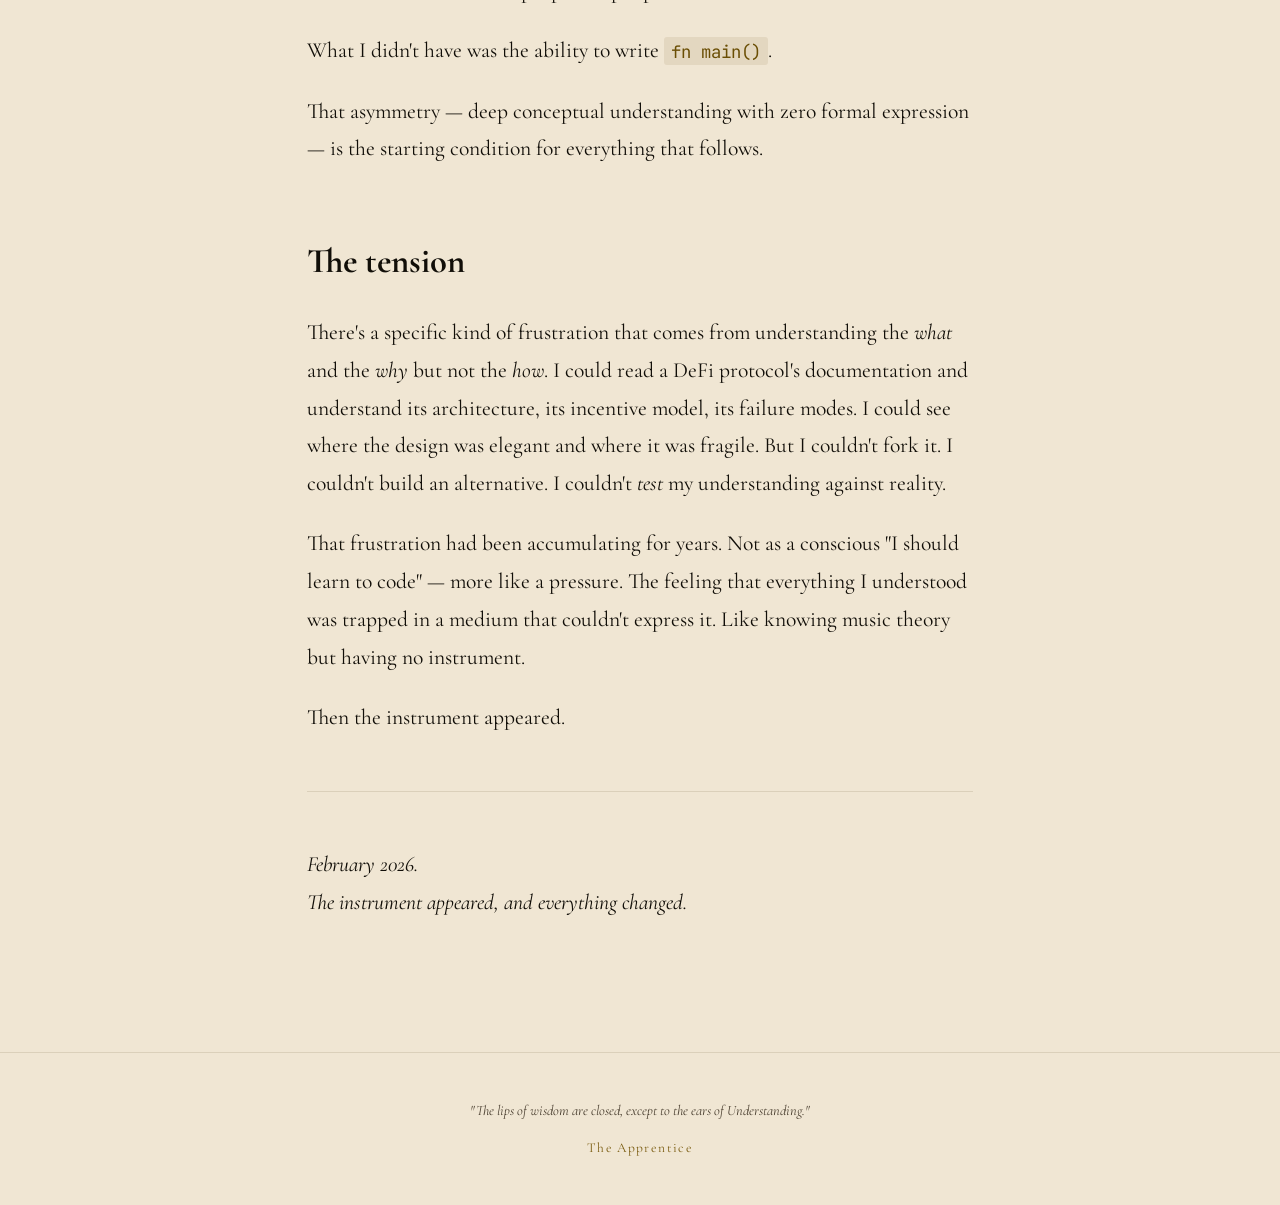
==== commit cfea1305: "refactor(voice): anonymize the narrator to The Apprentice Reframe the work in archetypal voice. Remo" ====
--- a/docs/chapter-01.html
+++ b/docs/chapter-01.html
@@ -5,19 +5,24 @@
   <meta name="viewport" content="width=device-width, initial-scale=1.0">
   <title>Chapter 01 — Before | Opus</title>
   <link rel="stylesheet" href="style.css">
-  <meta name="description" content="Who I am. What I brought. What was missing.">
+  <meta name="description" content="What the Apprentice brought. What was missing.">
   <link rel="icon" type="image/svg+xml" href="favicon.svg">
-  <meta name="author" content="Juan Cruz Maisu">
+  <meta name="author" content="The Apprentice">
 
   <meta property="og:type" content="article">
   <meta property="og:title" content="Chapter 01 — Before | Opus">
-  <meta property="og:description" content="Who I am. What I brought. What was missing.">
+  <meta property="og:description" content="What the Apprentice brought. What was missing.">
   <meta property="og:url" content="https://asastuai.github.io/opus/chapter-01.html">
   <meta property="og:site_name" content="Opus">
+  <meta property="og:image" content="https://asastuai.github.io/opus/og-image.png">
+  <meta property="og:image:width" content="1200">
+  <meta property="og:image:height" content="630">
+  <meta property="og:image:alt" content="Opus — A documented human-AI collaboration.">
+  <meta name="twitter:image" content="https://asastuai.github.io/opus/og-image.png">
 
-  <meta name="twitter:card" content="summary">
+  <meta name="twitter:card" content="summary_large_image">
   <meta name="twitter:title" content="Chapter 01 — Before | Opus">
-  <meta name="twitter:description" content="Who I am. What I brought. What was missing.">
+  <meta name="twitter:description" content="What the Apprentice brought. What was missing.">
 </head>
 <body>
 
@@ -26,7 +31,6 @@
       <a href="index.html" class="logo">Opus</a>
       <ul class="nav-links">
         <li><a href="chapter-01.html" class="active">Chapters</a></li>
-        <li><a href="index.html#projects">Projects</a></li>
         <li><a href="index.html#playground">Playground</a></li>
         <li><a href="https://github.com/asastuai" target="_blank">GitHub</a></li>
       </ul>
@@ -47,25 +51,25 @@
 
       <article class="chapter-body">
 
-        <h2>The person before the code</h2>
+        <h2>The Apprentice before the code</h2>
 
-        <p>I'm Juan. Buenos Aires. 33 years old as of April 2026.</p>
+        <p>I am the Apprentice.</p>
 
         <p>I have no computer science degree. No bootcamp certificate. No formal programming training of any kind. My education was high school, then brief stints in law school and philosophy &amp; literature at university — both abandoned. Not because I couldn't handle the material. Because the institutions felt inert. Politicized spaces where knowledge was administered, not discovered. I was looking for something alive, and what I found was a machine for producing credentials.</p>
 
-        <p>So I left, and I learned on my own. That's been the pattern for my entire adult life.</p>
+        <p>So I left, and I learned on my own. That has been the pattern for my entire adult life.</p>
 
         <h2>What I brought</h2>
 
         <p>When people hear "no programming background," they hear "blank slate." That's wrong. I had no programming <em>language</em>, but I had spent years building a dense, interconnected web of knowledge across fields that don't usually talk to each other.</p>
 
-        <h3>Eight years in crypto</h3>
+        <h3>Years in cryptocurrency</h3>
 
-        <p>I entered the cryptocurrency space around 2018 with zero knowledge. No finance background, no technical background. I started from raw curiosity — reading everything, using CryptoCompare, posting in forums, trying to understand what money actually <em>was</em> when you stripped away the institutions.</p>
+        <p>I entered the cryptocurrency space at the start of the DeFi era, with zero knowledge. No finance background, no technical background. I started from raw curiosity — reading everything, posting in forums, trying to understand what money actually <em>was</em> when you stripped away the institutions.</p>
 
         <p>Then DeFi arrived, and it was chaos. Beautiful, terrifying chaos. Automated market makers, liquidity pools, yield farming, flash loans, governance tokens. I lived inside that chaos for years. Not as a passive observer — as someone trying to understand the <em>mechanics</em>. How do these systems actually work? What are the invariants? Where do they break?</p>
 
-        <p>Eight years of that leaves marks. You develop an intuition for systems — how incentives flow, where attack surfaces hide, what happens when you compose protocols that weren't designed to be composed. You learn to read whitepapers. You learn to think in state machines. You learn that the difference between a working system and a catastrophe is often a single unchecked assumption.</p>
+        <p>Years of that leave marks. You develop an intuition for systems — how incentives flow, where attack surfaces hide, what happens when you compose protocols that weren't designed to be composed. You learn to read whitepapers. You learn to think in state machines. You learn that the difference between a working system and a catastrophe is often a single unchecked assumption.</p>
 
         <p>I didn't know what a <code>for</code> loop was. But I understood reentrancy attacks.</p>
 
@@ -99,7 +103,7 @@
 
         <hr>
 
-        <p><em>Buenos Aires, February 2026.<br>
+        <p><em>February 2026.<br>
         The instrument appeared, and everything changed.</em></p>
 
       </article>
@@ -115,7 +119,7 @@
   <footer>
     <div class="container">
       <p>"The lips of wisdom are closed, except to the ears of Understanding."</p>
-      <p class="author">Juan Cruz Maisu &mdash; Buenos Aires, April 2026</p>
+      <p class="author">The Apprentice</p>
     </div>
   </footer>
 
--- a/docs/style.css
+++ b/docs/style.css
@@ -751,3 +751,68 @@
   nav .nav-links { gap: 0.8rem; }
   nav .nav-links a { font-size: 0.7rem; }
 }
+
+/* ---- Currently section ---- */
+
+.currently-section {
+  padding: 4rem 0 3rem;
+  border-top: 1px solid var(--border);
+  text-align: center;
+}
+
+.currently-section .container {
+  max-width: 640px;
+}
+
+.currently-section .currently-label {
+  font-family: var(--serif);
+  font-size: 0.82rem;
+  color: var(--gold);
+  letter-spacing: 0.28em;
+  text-transform: uppercase;
+  font-weight: 600;
+  margin-bottom: 1.2rem;
+}
+
+.currently-section .currently-body {
+  font-family: var(--serif);
+  font-size: 1.1rem;
+  font-style: italic;
+  color: var(--text-dim);
+  line-height: 1.65;
+}
+
+.currently-section .currently-body a {
+  color: var(--gold);
+  text-decoration: underline;
+  text-decoration-color: rgba(106, 78, 4, 0.35);
+  text-underline-offset: 3px;
+  transition: text-decoration-color 0.2s;
+}
+
+.currently-section .currently-body a:hover {
+  text-decoration-color: var(--gold);
+}
+
+/* ---- Chapter offline download link ---- */
+
+.chapter-offline {
+  text-align: center;
+  margin-top: 2.5rem;
+  font-family: var(--serif);
+  font-size: 0.95rem;
+  color: var(--text-dim);
+  font-style: italic;
+}
+
+.chapter-offline a {
+  color: var(--gold);
+  text-decoration: none;
+  border-bottom: 1px solid rgba(106, 78, 4, 0.3);
+  padding-bottom: 2px;
+  transition: border-color 0.2s;
+}
+
+.chapter-offline a:hover {
+  border-color: var(--gold);
+}
